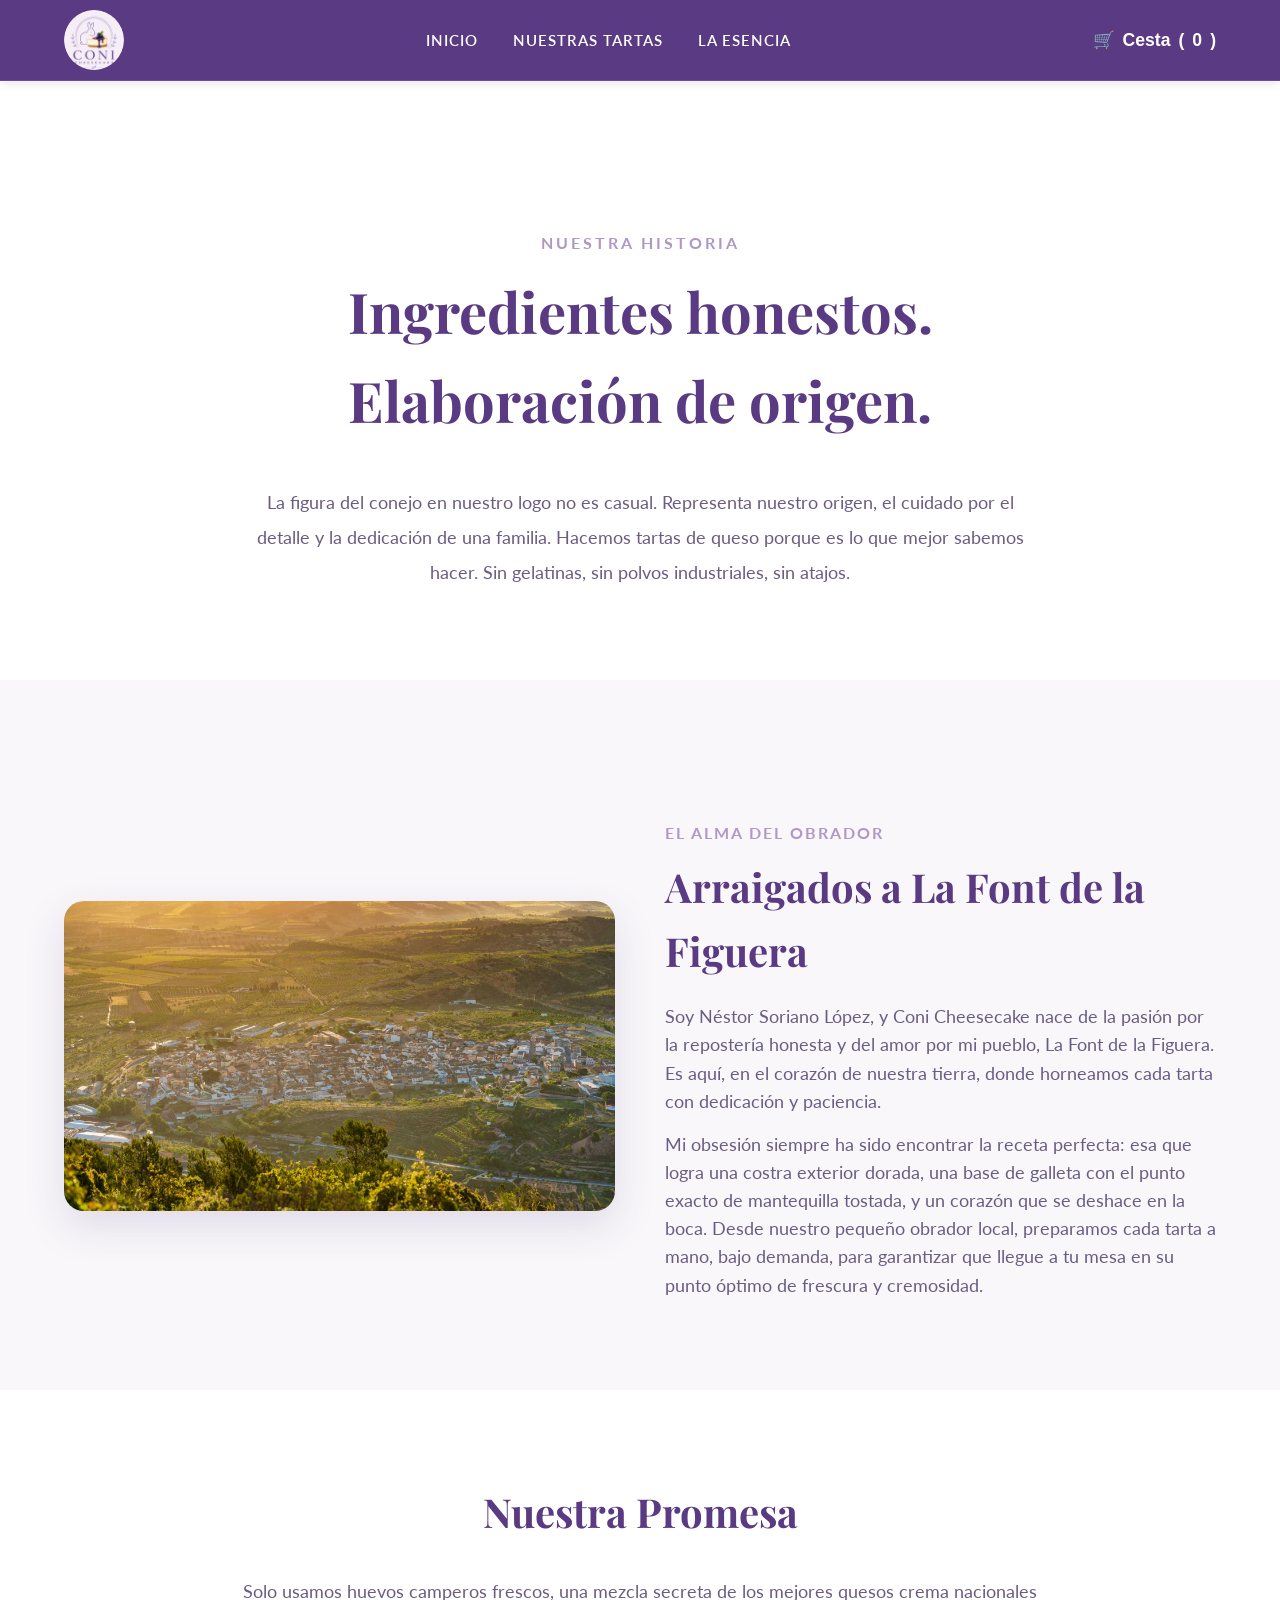
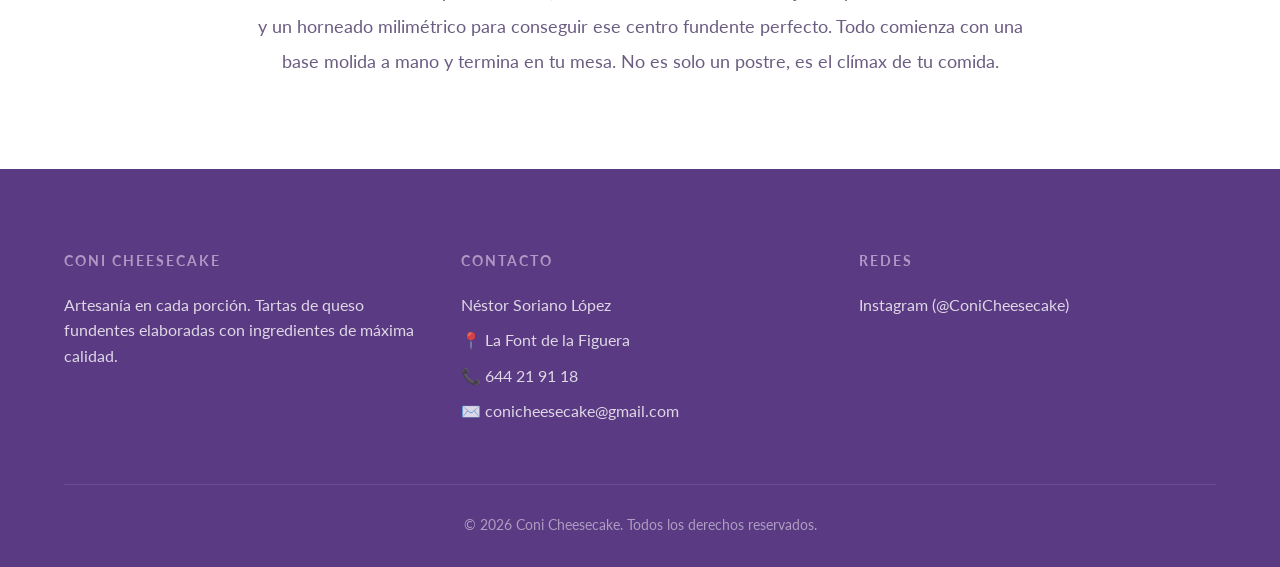
==== nosotros.html @ 087b4078 "Add files via upload" ====
<!DOCTYPE html>
<html lang="es">
<head>
    <meta charset="UTF-8">
    <meta name="viewport" content="width=device-width, initial-scale=1.0">
    <title>Coni Cheesecake | La Esencia</title>
    
    <meta property="og:title" content="Nuestra Historia | Coni Cheesecake">
    <meta property="og:description" content="Conoce a Néstor Soriano y el proceso artesanal detrás de las tartas de queso de La Font de la Figuera.">
    <meta property="og:image" content="publicitat_coni_cheesecake.png">

    <link rel="icon" type="image/png" href="logo2.png">
    <link href="https://fonts.googleapis.com/css2?family=Lato:wght@300;400;700&family=Playfair+Display:ital,wght@0,600;0,700;1,600&display=swap" rel="stylesheet">
    <link rel="stylesheet" href="style.css">
</head>
<body>
    <nav>
        <div class="container nav-container">
            <button class="hamburger" onclick="toggleMobileMenu()">☰</button>
            <a href="index.html" class="logo">
                <img src="logo2.png" alt="Coni Cheesecake Logo" class="nav-logo">
            </a>
            <div class="nav-links" id="nav-links">
                <button class="close-menu" onclick="closeAllModals()">×</button>
                <a href="index.html">Inicio</a>
                <a href="tartas.html">Nuestras Tartas</a>
                <a href="nosotros.html">La Esencia</a>
            </div>
            <button class="cart-btn" onclick="toggleCart(true)">🛒 <span class="cart-text">Cesta</span> (<span id="cart-count">0</span>)</button>
        </div>
    </nav>

    <div id="cart-overlay" class="cart-overlay" onclick="closeAllModals()"></div>

    <div id="cart-sidebar" class="cart-sidebar">
        <div class="cart-header">
            <h3 style="color: var(--color-primary); font-size: 1.5rem;">Tu Pedido</h3>
            <button class="close-cart" onclick="toggleCart(false)">×</button>
        </div>
        <div id="cart-items-container" class="cart-items"></div>
        <div class="cart-footer">
            <div class="total-line"><span>Total estimado:</span> <span id="cart-total">0€</span></div>
            <button class="btn btn-primary w-100" onclick="sendToWhatsApp()">Pedir por WhatsApp</button>
            <p style="text-align: center; font-size: 0.8rem; color: var(--color-text-light); margin-top: 10px;">Pago en recogida. La Font de la Figuera.</p>
        </div>
    </div>

    <section class="section bg-white" style="padding-top: 150px;">
        <div class="container" style="max-width: 800px; text-align: center;">
            <p style="text-transform: uppercase; letter-spacing: 3px; color: var(--color-secondary); margin-bottom: 10px; font-weight: 700;">NUESTRA HISTORIA</p>
            <h2 style="font-size: 3.5rem; margin-bottom: 40px;">Ingredientes honestos.<br>Elaboración de origen.</h2>
            <p style="font-size: 1.15rem; line-height: 1.9; color: var(--color-text-light);">
                La figura del conejo en nuestro logo no es casual. Representa nuestro origen, el cuidado por el detalle y la dedicación de una familia. 
                Hacemos tartas de queso porque es lo que mejor sabemos hacer. Sin gelatinas, sin polvos industriales, sin atajos.
            </p>
        </div>
    </section>

    <section class="section">
        <div class="container profile-grid">
            <div>
                <img src="lafont.jpg" alt="Vista paisajística de La Font de la Figuera, origen de Coni Cheesecake" class="profile-img">
            </div>
            <div>
                <p style="color: var(--color-secondary); font-weight: bold; letter-spacing: 2px; text-transform: uppercase; margin-bottom: 10px;">El Alma del Obrador</p>
                <h2 style="font-size: 2.5rem; margin-bottom: 20px;">Arraigados a La Font de la Figuera</h2>
                <p style="font-size: 1.1rem; color: var(--color-text-light); margin-bottom: 15px;">Soy Néstor Soriano López, y Coni Cheesecake nace de la pasión por la repostería honesta y del amor por mi pueblo, La Font de la Figuera. Es aquí, en el corazón de nuestra tierra, donde horneamos cada tarta con dedicación y paciencia.</p>
                <p style="font-size: 1.1rem; color: var(--color-text-light);">Mi obsesión siempre ha sido encontrar la receta perfecta: esa que logra una costra exterior dorada, una base de galleta con el punto exacto de mantequilla tostada, y un corazón que se deshace en la boca. Desde nuestro pequeño obrador local, preparamos cada tarta a mano, bajo demanda, para garantizar que llegue a tu mesa en su punto óptimo de frescura y cremosidad.</p>
            </div>
        </div>
    </section>

    <section class="section bg-white">
        <div class="container" style="text-align: center; max-width: 800px;">
            <h2 style="font-size: 2.5rem; margin-bottom: 30px;">Nuestra Promesa</h2>
            <p style="font-size: 1.15rem; line-height: 1.9; color: var(--color-text-light);">
                Solo usamos huevos camperos frescos, una mezcla secreta de los mejores quesos crema nacionales y un horneado milimétrico para conseguir ese centro fundente perfecto. Todo comienza con una base molida a mano y termina en tu mesa. No es solo un postre, es el clímax de tu comida.
            </p>
        </div>
    </section>

    <footer>
        <div class="container footer-grid">
            <div class="footer-col">
                <h4>Coni Cheesecake</h4>
                <p>Artesanía en cada porción. Tartas de queso fundentes elaboradas con ingredientes de máxima calidad.</p>
            </div>
            <div class="footer-col">
                <h4>Contacto</h4>
                <p>Néstor Soriano López</p>
                <p>📍 La Font de la Figuera</p>
                <p>📞 644 21 91 18</p>
                <p>✉️ conicheesecake@gmail.com</p>
            </div>
            <div class="footer-col">
                <h4>Redes</h4>
                <a href="https://instagram.com/ConiCheesecake" target="_blank">Instagram (@ConiCheesecake)</a>
            </div>
        </div>
        <div class="container footer-divider">
            <p>© 2026 Coni Cheesecake. Todos los derechos reservados.</p>
        </div>
    </footer>

    <script src="cart.js"></script>
</body>
</html>
---- style.css ----
/* =========================================
   Variables de Marca (Paleta Coni Cheesecake)
========================================= */
:root {
    --color-white: #FFFFFF;
    --color-bg-light: #F9F7FA;
    --color-primary: #5A3A82;
    --color-secondary: #B098C6;
    --color-accent: #D28C33;
    --color-text-dark: #2C1F4A;
    --color-text-light: #6B5C82;
    --font-heading: 'Playfair Display', serif;
    --font-body: 'Lato', sans-serif;
}

* { margin: 0; padding: 0; box-sizing: border-box; }
body { font-family: var(--font-body); color: var(--color-text-dark); background-color: var(--color-bg-light); line-height: 1.6; padding-top: 80px;}
.container { width: 90%; max-width: 1200px; margin: 0 auto; }
.section { padding: 90px 0; }
.bg-white { background-color: var(--color-white); }
.text-center { text-align: center; }

/* Tipografía y Logos */
h1, h2, h3, .logo-text { font-family: var(--font-heading); color: var(--color-primary); font-weight: 700; }
.nav-logo { height: 60px; width: auto; display: block; border-radius: 50%; }
.hero-logo { height: 180px; width: auto; margin-bottom: 20px; filter: drop-shadow(0 4px 6px rgba(90, 58, 130, 0.1)); border-radius: 50%; }

/* Botones y Formularios */
.btn { display: inline-block; padding: 14px 28px; font-family: var(--font-body); font-weight: 700; text-transform: uppercase; letter-spacing: 1px; cursor: pointer; border-radius: 50px; border: none; transition: all 0.3s ease; text-decoration: none; text-align: center; font-size: 0.9rem;}
.btn-primary { background-color: var(--color-primary); color: var(--color-white); box-shadow: 0 4px 15px rgba(90, 58, 130, 0.3); }
.btn-primary:hover { background-color: #422960; transform: translateY(-2px); }
.btn-outline { background-color: transparent; border: 2px solid var(--color-primary); color: var(--color-primary); }
.btn-outline:hover { background-color: var(--color-primary); color: var(--color-white); }
.w-100 { width: 100%; }
.size-selector { width: 100%; padding: 12px; margin: 15px 0; border: 1px solid var(--color-secondary); border-radius: 8px; font-family: var(--font-body); color: var(--color-text-dark); background-color: var(--color-white); outline: none; cursor: pointer; }
.size-selector:focus { border-color: var(--color-primary); }

/* Navegación (Morada) */
nav { position: fixed; top: 0; width: 100%; padding: 10px 0; background-color: var(--color-primary); z-index: 2000; border-bottom: 1px solid rgba(255, 255, 255, 0.1); transition: all 0.3s; box-shadow: 0 2px 10px rgba(0,0,0,0.1);}
.nav-container { display: flex; justify-content: space-between; align-items: center; }
.logo { display: flex; align-items: center; text-decoration: none; }
.nav-links { display: flex; gap: 35px; align-items: center; }
.nav-links a { text-decoration: none; color: var(--color-white); font-weight: 600; font-size: 0.95rem; text-transform: uppercase; letter-spacing: 1px; transition: color 0.3s; }
.nav-links a:hover { color: var(--color-accent); }

/* Controles de Cesta y Animación */
.cart-btn { background: none; border: none; font-weight: 700; cursor: pointer; color: var(--color-white); font-size: 1.1rem; display: flex; align-items: center; gap: 8px; transition: color 0.3s;}
.cart-btn:hover { color: var(--color-accent); }
@keyframes cartBounce { 0% { transform: scale(1); } 50% { transform: scale(1.3); color: var(--color-accent); } 100% { transform: scale(1); } }
.cart-bounce { animation: cartBounce 0.4s ease; }
.quantity-controls { display: flex; align-items: center; gap: 8px; border: 1px solid var(--color-secondary); border-radius: 6px; overflow: hidden; background: var(--color-white); }
.quantity-controls button { background: var(--color-bg-light); border: none; padding: 4px 12px; cursor: pointer; color: var(--color-primary); font-weight: bold; font-size: 1.1rem; transition: background 0.2s; }
.quantity-controls button:hover { background: var(--color-secondary); color: var(--color-white); }
.quantity-controls span { font-weight: bold; font-size: 0.95rem; min-width: 20px; text-align: center; color: var(--color-text-dark); }

/* Botones para Menú Móvil */
.hamburger { display: none; background: none; border: none; font-size: 2.2rem; color: var(--color-white); cursor: pointer; transition: color 0.3s; }
.hamburger:hover { color: var(--color-accent); }
.close-menu { display: none; background: none; border: none; font-size: 3rem; color: var(--color-white); cursor: pointer; position: absolute; top: 10px; right: 20px; }
.cart-text { display: inline; }

/* Etiquetas, Alérgenos, Mapas e IG */
.bestseller-badge { position: absolute; top: -15px; left: 50%; transform: translateX(-50%); background: var(--color-accent); color: var(--color-white); padding: 5px 16px; border-radius: 20px; font-size: 0.75rem; font-weight: bold; text-transform: uppercase; z-index: 10; box-shadow: 0 4px 10px rgba(210, 140, 51, 0.4); white-space: nowrap;}
.allergen-icons { display: flex; gap: 8px; justify-content: center; margin-bottom: 12px; }
.allergen-icons img { width: 22px; height: 22px; opacity: 0.5; filter: grayscale(100%); transition: all 0.3s ease; }
.allergen-icons img:hover { opacity: 1; filter: grayscale(0%); transform: scale(1.1); }
.ig-grid { display: grid; grid-template-columns: repeat(4, 1fr); gap: 15px; margin-top: 40px; }
.ig-grid img { width: 100%; height: 250px; object-fit: cover; border-radius: 12px; transition: transform 0.4s; cursor: pointer;}
.ig-grid img:hover { transform: scale(1.03); }
.map-container iframe { width: 100%; height: 350px; border-radius: 16px; border: none; box-shadow: 0 10px 30px rgba(0,0,0,0.05); }

/* Menú Grid Normal */
.menu-grid { display: grid; grid-template-columns: repeat(auto-fit, minmax(300px, 1fr)); gap: 40px; margin-top: 50px;}
.product-card { position: relative; background: var(--color-white); border-radius: 16px; overflow: visible; box-shadow: 0 10px 30px rgba(0,0,0,0.04); transition: transform 0.4s ease, box-shadow 0.4s ease; border: 1px solid rgba(176, 152, 198, 0.1); }
.product-card:hover { transform: translateY(-10px); box-shadow: 0 15px 40px rgba(90, 58, 130, 0.1); }
.product-card > img { width: 100%; height: 280px; object-fit: cover; border-top-left-radius: 16px; border-top-right-radius: 16px; }
.card-content { padding: 30px; text-align: center; }
.card-content h3 { font-size: 1.5rem; margin-bottom: 5px; }
.card-content p.desc { color: var(--color-text-light); font-size: 0.95rem; margin-bottom: 15px; min-height: 45px; }

/* Menú Grid Especiales */
.specials-grid { display: grid; grid-template-columns: 1fr 1fr; gap: 30px; margin-bottom: 80px; }
.special-cake-col { background: linear-gradient(135deg, var(--color-primary) 0%, #3D245A 100%); color: var(--color-white); border-radius: 20px; overflow: hidden; box-shadow: 0 20px 40px rgba(90, 58, 130, 0.2); display: flex; flex-direction: column; }
.special-cake-col > img { width: 100%; height: 250px; object-fit: cover; }
.special-cake-col .special-content { padding: 40px; display: flex; flex-direction: column; flex-grow: 1;}
.special-content h3 { color: var(--color-white); font-size: 2rem; margin-bottom: 10px; }
.badge { background: var(--color-accent); color: var(--color-white); padding: 6px 16px; border-radius: 30px; font-size: 0.8rem; font-weight: 700; text-transform: uppercase; letter-spacing: 1px; display: inline-block; margin-bottom: 20px; align-self: flex-start;}

/* Secciones Informativas */
.steps-grid { display: grid; grid-template-columns: repeat(3, 1fr); gap: 30px; margin-top: 50px; }
.step-card { text-align: center; padding: 40px 20px; background: var(--color-bg-light); border-radius: 16px; }
.step-number { width: 50px; height: 50px; background: var(--color-secondary); color: white; border-radius: 50%; display: flex; align-items: center; justify-content: center; font-size: 1.5rem; font-family: var(--font-heading); margin: 0 auto 20px; }
.testimonial-card { background: var(--color-bg-light); padding: 40px 30px; border-radius: 16px; position: relative; border: 1px solid rgba(176, 152, 198, 0.2); }
.testimonial-card::before { content: '"'; font-size: 5rem; color: var(--color-secondary); opacity: 0.2; position: absolute; top: 10px; left: 20px; font-family: var(--font-heading); line-height: 1;}
.testimonial-text { font-style: italic; font-size: 1.1rem; margin-bottom: 20px; position: relative; z-index: 1;}
.testimonial-author { font-weight: 700; color: var(--color-primary); }
.faq-container { max-width: 800px; margin: 50px auto 0; }
.faq-item { background: var(--color-white); margin-bottom: 15px; border-radius: 8px; border: 1px solid rgba(176, 152, 198, 0.2); overflow: hidden; }
.faq-question { padding: 20px; font-weight: 700; font-family: var(--font-heading); font-size: 1.2rem; cursor: pointer; display: flex; justify-content: space-between; color: var(--color-primary); }
.faq-answer { padding: 0 20px 20px; color: var(--color-text-light); display: none; line-height: 1.7; }
.profile-grid { display: grid; grid-template-columns: 1fr 1fr; gap: 50px; align-items: center; margin-top: 50px; }
.profile-img { width: 100%; border-radius: 20px; box-shadow: 0 15px 40px rgba(90, 58, 130, 0.15); }

/* Cesta Lateral y Overlay */
.cart-overlay { position: fixed; top: 0; left: 0; width: 100%; height: 100vh; background: rgba(44, 31, 74, 0.4); backdrop-filter: blur(3px); z-index: 1990; opacity: 0; visibility: hidden; transition: all 0.3s ease; }
.cart-overlay.show { opacity: 1; visibility: visible; }
.cart-sidebar { position: fixed; top: 0; right: -450px; width: 400px; max-width: 100%; height: 100vh; background: var(--color-white); box-shadow: -10px 0 30px rgba(0,0,0,0.1); transition: right 0.4s cubic-bezier(0.25, 0.8, 0.25, 1); z-index: 2010; display: flex; flex-direction: column; }
.cart-sidebar.open { right: 0; }
.cart-header { padding: 25px; border-bottom: 1px solid var(--color-bg-light); display: flex; justify-content: space-between; align-items: center; }
.cart-items { padding: 25px; flex-grow: 1; overflow-y: auto; }
.cart-item { display: flex; justify-content: space-between; align-items: center; margin-bottom: 20px; padding-bottom: 15px; border-bottom: 1px solid var(--color-bg-light); }
.cart-item-info h4 { font-family: var(--font-body); font-size: 1.1rem; color: var(--color-primary); }
.cart-item-info small { color: var(--color-text-light); }
.cart-footer { padding: 25px; border-top: 1px solid var(--color-bg-light); background: var(--color-bg-light); }
.total-line { display: flex; justify-content: space-between; font-size: 1.4rem; font-family: var(--font-heading); font-weight: 700; color: var(--color-primary); margin-bottom: 20px; }
.close-cart { background: none; border: none; font-size: 2rem; color: var(--color-text-light); cursor: pointer; transition: color 0.3s; }
.close-cart:hover { color: var(--color-primary); }

/* Footer */
footer { background-color: var(--color-primary); color: var(--color-white); padding: 80px 0 30px; text-align: center;}
.footer-grid { display: grid; grid-template-columns: repeat(3, 1fr); gap: 40px; margin-bottom: 50px; text-align: left; }
.footer-col h4 { color: var(--color-secondary); font-family: var(--font-body); text-transform: uppercase; letter-spacing: 2px; margin-bottom: 20px; font-size: 0.9rem; }
.footer-col p, .footer-col a { color: rgba(255,255,255,0.8); text-decoration: none; margin-bottom: 10px; display: block; }
.footer-divider { border-top: 1px solid rgba(255,255,255,0.1); padding-top: 30px; font-size: 0.85rem; color: rgba(255,255,255,0.5); }

/* =========================================
   MEDIA QUERIES (OPTIMIZACIÓN MÓVIL)
========================================= */
@media (max-width: 768px) {
    .specials-grid { grid-template-columns: 1fr; }
    .profile-grid { grid-template-columns: 1fr; }
    .steps-grid, .footer-grid { grid-template-columns: 1fr; text-align: center; gap: 30px;}
    .ig-grid { grid-template-columns: 1fr 1fr; } 
    
    .hamburger { display: block; }
    .cart-text { display: none; }
    
    /* Menú Móvil en Morado */
    .nav-links { 
        position: fixed; top: 0; left: -100%; width: 280px; height: 100vh; 
        background-color: var(--color-primary); 
        flex-direction: column; 
        align-items: flex-start; padding: 100px 40px; gap: 40px; 
        box-shadow: 2px 0 15px rgba(0,0,0,0.5); transition: left 0.3s cubic-bezier(0.25, 0.8, 0.25, 1); 
        z-index: 2001; 
    }
    .nav-links.open { left: 0; }
    .close-menu { display: block; }
    .nav-links a { display: block; font-size: 1.3rem; }
    
    h1 { font-size: 2.8rem !important; }
    h2 { font-size: 2.2rem !important; }
    .hero-logo { height: 140px; }
    .section { padding: 60px 0; }
}
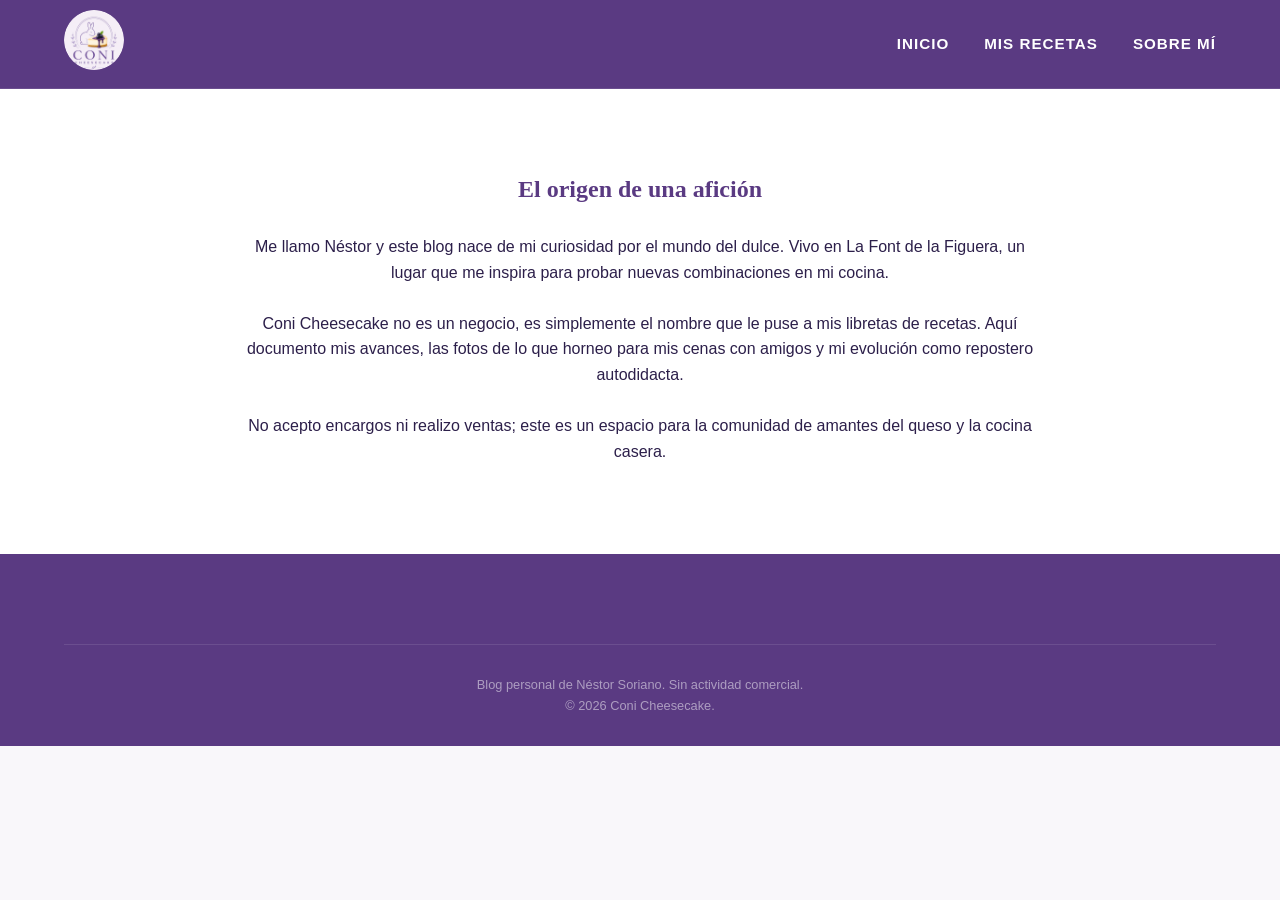
==== commit 1656078c: "Add files via upload" ====
--- a/nosotros.html
+++ b/nosotros.html
@@ -3,105 +3,48 @@
 <head>
     <meta charset="UTF-8">
     <meta name="viewport" content="width=device-width, initial-scale=1.0">
-    <title>Coni Cheesecake | La Esencia</title>
-    
-    <meta property="og:title" content="Nuestra Historia | Coni Cheesecake">
-    <meta property="og:description" content="Conoce a Néstor Soriano y el proceso artesanal detrás de las tartas de queso de La Font de la Figuera.">
-    <meta property="og:image" content="publicitat_coni_cheesecake.png">
-
+    <title>Sobre mí | Coni Cheesecake</title>
     <link rel="icon" type="image/png" href="logo2.png">
-    <link href="https://fonts.googleapis.com/css2?family=Lato:wght@300;400;700&family=Playfair+Display:ital,wght@0,600;0,700;1,600&display=swap" rel="stylesheet">
     <link rel="stylesheet" href="style.css">
 </head>
 <body>
     <nav>
         <div class="container nav-container">
-            <button class="hamburger" onclick="toggleMobileMenu()">☰</button>
+            <button class="hamburger" onclick="toggleMenu()">☰</button>
             <a href="index.html" class="logo">
-                <img src="logo2.png" alt="Coni Cheesecake Logo" class="nav-logo">
+                <img src="logo2.png" alt="Logo" class="nav-logo">
             </a>
             <div class="nav-links" id="nav-links">
-                <button class="close-menu" onclick="closeAllModals()">×</button>
+                <button class="close-menu" onclick="toggleMenu()">×</button>
                 <a href="index.html">Inicio</a>
-                <a href="tartas.html">Nuestras Tartas</a>
-                <a href="nosotros.html">La Esencia</a>
+                <a href="tartas.html">Mis Recetas</a>
+                <a href="nosotros.html">Sobre mí</a>
             </div>
-            <button class="cart-btn" onclick="toggleCart(true)">🛒 <span class="cart-text">Cesta</span> (<span id="cart-count">0</span>)</button>
         </div>
     </nav>
 
-    <div id="cart-overlay" class="cart-overlay" onclick="closeAllModals()"></div>
-
-    <div id="cart-sidebar" class="cart-sidebar">
-        <div class="cart-header">
-            <h3 style="color: var(--color-primary); font-size: 1.5rem;">Tu Pedido</h3>
-            <button class="close-cart" onclick="toggleCart(false)">×</button>
-        </div>
-        <div id="cart-items-container" class="cart-items"></div>
-        <div class="cart-footer">
-            <div class="total-line"><span>Total estimado:</span> <span id="cart-total">0€</span></div>
-            <button class="btn btn-primary w-100" onclick="sendToWhatsApp()">Pedir por WhatsApp</button>
-            <p style="text-align: center; font-size: 0.8rem; color: var(--color-text-light); margin-top: 10px;">Pago en recogida. La Font de la Figuera.</p>
-        </div>
-    </div>
-
-    <section class="section bg-white" style="padding-top: 150px;">
+    <section class="section bg-white">
         <div class="container" style="max-width: 800px; text-align: center;">
-            <p style="text-transform: uppercase; letter-spacing: 3px; color: var(--color-secondary); margin-bottom: 10px; font-weight: 700;">NUESTRA HISTORIA</p>
-            <h2 style="font-size: 3.5rem; margin-bottom: 40px;">Ingredientes honestos.<br>Elaboración de origen.</h2>
-            <p style="font-size: 1.15rem; line-height: 1.9; color: var(--color-text-light);">
-                La figura del conejo en nuestro logo no es casual. Representa nuestro origen, el cuidado por el detalle y la dedicación de una familia. 
-                Hacemos tartas de queso porque es lo que mejor sabemos hacer. Sin gelatinas, sin polvos industriales, sin atajos.
-            </p>
-        </div>
-    </section>
-
-    <section class="section">
-        <div class="container profile-grid">
-            <div>
-                <img src="lafont.jpg" alt="Vista paisajística de La Font de la Figuera, origen de Coni Cheesecake" class="profile-img">
-            </div>
-            <div>
-                <p style="color: var(--color-secondary); font-weight: bold; letter-spacing: 2px; text-transform: uppercase; margin-bottom: 10px;">El Alma del Obrador</p>
-                <h2 style="font-size: 2.5rem; margin-bottom: 20px;">Arraigados a La Font de la Figuera</h2>
-                <p style="font-size: 1.1rem; color: var(--color-text-light); margin-bottom: 15px;">Soy Néstor Soriano López, y Coni Cheesecake nace de la pasión por la repostería honesta y del amor por mi pueblo, La Font de la Figuera. Es aquí, en el corazón de nuestra tierra, donde horneamos cada tarta con dedicación y paciencia.</p>
-                <p style="font-size: 1.1rem; color: var(--color-text-light);">Mi obsesión siempre ha sido encontrar la receta perfecta: esa que logra una costra exterior dorada, una base de galleta con el punto exacto de mantequilla tostada, y un corazón que se deshace en la boca. Desde nuestro pequeño obrador local, preparamos cada tarta a mano, bajo demanda, para garantizar que llegue a tu mesa en su punto óptimo de frescura y cremosidad.</p>
-            </div>
-        </div>
-    </section>
-
-    <section class="section bg-white">
-        <div class="container" style="text-align: center; max-width: 800px;">
-            <h2 style="font-size: 2.5rem; margin-bottom: 30px;">Nuestra Promesa</h2>
-            <p style="font-size: 1.15rem; line-height: 1.9; color: var(--color-text-light);">
-                Solo usamos huevos camperos frescos, una mezcla secreta de los mejores quesos crema nacionales y un horneado milimétrico para conseguir ese centro fundente perfecto. Todo comienza con una base molida a mano y termina en tu mesa. No es solo un postre, es el clímax de tu comida.
-            </p>
+            <h2>El origen de una afición</h2>
+            <br>
+            <p>Me llamo Néstor y este blog nace de mi curiosidad por el mundo del dulce. Vivo en La Font de la Figuera, un lugar que me inspira para probar nuevas combinaciones en mi cocina.</p>
+            <br>
+            <p>Coni Cheesecake no es un negocio, es simplemente el nombre que le puse a mis libretas de recetas. Aquí documento mis avances, las fotos de lo que horneo para mis cenas con amigos y mi evolución como repostero autodidacta.</p>
+            <br>
+            <p>No acepto encargos ni realizo ventas; este es un espacio para la comunidad de amantes del queso y la cocina casera.</p>
         </div>
     </section>
 
     <footer>
-        <div class="container footer-grid">
-            <div class="footer-col">
-                <h4>Coni Cheesecake</h4>
-                <p>Artesanía en cada porción. Tartas de queso fundentes elaboradas con ingredientes de máxima calidad.</p>
-            </div>
-            <div class="footer-col">
-                <h4>Contacto</h4>
-                <p>Néstor Soriano López</p>
-                <p>📍 La Font de la Figuera</p>
-                <p>📞 644 21 91 18</p>
-                <p>✉️ conicheesecake@gmail.com</p>
-            </div>
-            <div class="footer-col">
-                <h4>Redes</h4>
-                <a href="https://instagram.com/ConiCheesecake" target="_blank">Instagram (@ConiCheesecake)</a>
+        <div class="container">
+            <div class="footer-divider">
+                <p>Blog personal de Néstor Soriano. Sin actividad comercial.</p>
+                <p>&copy; 2026 Coni Cheesecake.</p>
             </div>
         </div>
-        <div class="container footer-divider">
-            <p>© 2026 Coni Cheesecake. Todos los derechos reservados.</p>
-        </div>
     </footer>
-
-    <script src="cart.js"></script>
+    <script>
+        function toggleMenu() { document.getElementById('nav-links').classList.toggle('open'); }
+    </script>
 </body>
 </html>
--- a/style.css
+++ b/style.css
@@ -1,6 +1,3 @@
-/* =========================================
-   Variables de Marca (Paleta Coni Cheesecake)
-========================================= */
 :root {
     --color-white: #FFFFFF;
     --color-bg-light: #F9F7FA;
@@ -20,136 +17,40 @@
 .bg-white { background-color: var(--color-white); }
 .text-center { text-align: center; }
 
-/* Tipografía y Logos */
-h1, h2, h3, .logo-text { font-family: var(--font-heading); color: var(--color-primary); font-weight: 700; }
-.nav-logo { height: 60px; width: auto; display: block; border-radius: 50%; }
-.hero-logo { height: 180px; width: auto; margin-bottom: 20px; filter: drop-shadow(0 4px 6px rgba(90, 58, 130, 0.1)); border-radius: 50%; }
+h1, h2, h3 { font-family: var(--font-heading); color: var(--color-primary); font-weight: 700; }
+.nav-logo { height: 60px; width: auto; border-radius: 50%; }
+.hero-logo { height: 180px; width: auto; margin-bottom: 20px; border-radius: 50%; }
 
-/* Botones y Formularios */
-.btn { display: inline-block; padding: 14px 28px; font-family: var(--font-body); font-weight: 700; text-transform: uppercase; letter-spacing: 1px; cursor: pointer; border-radius: 50px; border: none; transition: all 0.3s ease; text-decoration: none; text-align: center; font-size: 0.9rem;}
-.btn-primary { background-color: var(--color-primary); color: var(--color-white); box-shadow: 0 4px 15px rgba(90, 58, 130, 0.3); }
-.btn-primary:hover { background-color: #422960; transform: translateY(-2px); }
-.btn-outline { background-color: transparent; border: 2px solid var(--color-primary); color: var(--color-primary); }
-.btn-outline:hover { background-color: var(--color-primary); color: var(--color-white); }
-.w-100 { width: 100%; }
-.size-selector { width: 100%; padding: 12px; margin: 15px 0; border: 1px solid var(--color-secondary); border-radius: 8px; font-family: var(--font-body); color: var(--color-text-dark); background-color: var(--color-white); outline: none; cursor: pointer; }
-.size-selector:focus { border-color: var(--color-primary); }
+nav { position: fixed; top: 0; width: 100%; padding: 10px 0; background-color: var(--color-primary); z-index: 2000; border-bottom: 1px solid rgba(255, 255, 255, 0.1); }
+.nav-container { display: flex; justify-content: space-between; align-items: center; }
+.nav-links { display: flex; gap: 35px; align-items: center; }
+.nav-links a { text-decoration: none; color: var(--color-white); font-weight: 600; font-size: 0.95rem; text-transform: uppercase; letter-spacing: 1px; }
 
-/* Navegación (Morada) */
-nav { position: fixed; top: 0; width: 100%; padding: 10px 0; background-color: var(--color-primary); z-index: 2000; border-bottom: 1px solid rgba(255, 255, 255, 0.1); transition: all 0.3s; box-shadow: 0 2px 10px rgba(0,0,0,0.1);}
-.nav-container { display: flex; justify-content: space-between; align-items: center; }
-.logo { display: flex; align-items: center; text-decoration: none; }
-.nav-links { display: flex; gap: 35px; align-items: center; }
-.nav-links a { text-decoration: none; color: var(--color-white); font-weight: 600; font-size: 0.95rem; text-transform: uppercase; letter-spacing: 1px; transition: color 0.3s; }
-.nav-links a:hover { color: var(--color-accent); }
+.hamburger { display: none; background: none; border: none; font-size: 2.2rem; color: var(--color-white); cursor: pointer; }
+.close-menu { display: none; background: none; border: none; font-size: 3rem; color: var(--color-white); cursor: pointer; position: absolute; top: 10px; right: 20px; }
 
-/* Controles de Cesta y Animación */
-.cart-btn { background: none; border: none; font-weight: 700; cursor: pointer; color: var(--color-white); font-size: 1.1rem; display: flex; align-items: center; gap: 8px; transition: color 0.3s;}
-.cart-btn:hover { color: var(--color-accent); }
-@keyframes cartBounce { 0% { transform: scale(1); } 50% { transform: scale(1.3); color: var(--color-accent); } 100% { transform: scale(1); } }
-.cart-bounce { animation: cartBounce 0.4s ease; }
-.quantity-controls { display: flex; align-items: center; gap: 8px; border: 1px solid var(--color-secondary); border-radius: 6px; overflow: hidden; background: var(--color-white); }
-.quantity-controls button { background: var(--color-bg-light); border: none; padding: 4px 12px; cursor: pointer; color: var(--color-primary); font-weight: bold; font-size: 1.1rem; transition: background 0.2s; }
-.quantity-controls button:hover { background: var(--color-secondary); color: var(--color-white); }
-.quantity-controls span { font-weight: bold; font-size: 0.95rem; min-width: 20px; text-align: center; color: var(--color-text-dark); }
+.menu-grid { display: grid; grid-template-columns: repeat(auto-fit, minmax(300px, 1fr)); gap: 40px; margin-top: 50px;}
+.product-card { background: var(--color-white); border-radius: 16px; overflow: hidden; box-shadow: 0 10px 30px rgba(0,0,0,0.04); border: 1px solid rgba(176, 152, 198, 0.1); }
+.product-card img { width: 100%; height: 280px; object-fit: cover; }
+.card-content { padding: 30px; text-align: center; }
 
-/* Botones para Menú Móvil */
-.hamburger { display: none; background: none; border: none; font-size: 2.2rem; color: var(--color-white); cursor: pointer; transition: color 0.3s; }
-.hamburger:hover { color: var(--color-accent); }
-.close-menu { display: none; background: none; border: none; font-size: 3rem; color: var(--color-white); cursor: pointer; position: absolute; top: 10px; right: 20px; }
-.cart-text { display: inline; }
+.specials-grid { display: grid; grid-template-columns: 1fr 1fr; gap: 30px; margin-bottom: 80px; }
+.special-cake-col { background: linear-gradient(135deg, var(--color-primary) 0%, #3D245A 100%); color: var(--color-white); border-radius: 20px; overflow: hidden; display: flex; flex-direction: column; }
+.special-cake-col img { width: 100%; height: 250px; object-fit: cover; }
+.special-cake-col .special-content { padding: 40px; }
+.badge { background: var(--color-accent); color: var(--color-white); padding: 6px 16px; border-radius: 30px; font-size: 0.8rem; font-weight: 700; text-transform: uppercase; margin-bottom: 20px; display: inline-block; }
 
-/* Etiquetas, Alérgenos, Mapas e IG */
-.bestseller-badge { position: absolute; top: -15px; left: 50%; transform: translateX(-50%); background: var(--color-accent); color: var(--color-white); padding: 5px 16px; border-radius: 20px; font-size: 0.75rem; font-weight: bold; text-transform: uppercase; z-index: 10; box-shadow: 0 4px 10px rgba(210, 140, 51, 0.4); white-space: nowrap;}
-.allergen-icons { display: flex; gap: 8px; justify-content: center; margin-bottom: 12px; }
-.allergen-icons img { width: 22px; height: 22px; opacity: 0.5; filter: grayscale(100%); transition: all 0.3s ease; }
-.allergen-icons img:hover { opacity: 1; filter: grayscale(0%); transform: scale(1.1); }
-.ig-grid { display: grid; grid-template-columns: repeat(4, 1fr); gap: 15px; margin-top: 40px; }
-.ig-grid img { width: 100%; height: 250px; object-fit: cover; border-radius: 12px; transition: transform 0.4s; cursor: pointer;}
-.ig-grid img:hover { transform: scale(1.03); }
-.map-container iframe { width: 100%; height: 350px; border-radius: 16px; border: none; box-shadow: 0 10px 30px rgba(0,0,0,0.05); }
+footer { background-color: var(--color-primary); color: var(--color-white); padding: 60px 0 30px; text-align: center;}
+.footer-divider { border-top: 1px solid rgba(255,255,255,0.1); padding-top: 30px; margin-top: 30px; font-size: 0.8rem; color: rgba(255,255,255,0.5); }
 
-/* Menú Grid Normal */
-.menu-grid { display: grid; grid-template-columns: repeat(auto-fit, minmax(300px, 1fr)); gap: 40px; margin-top: 50px;}
-.product-card { position: relative; background: var(--color-white); border-radius: 16px; overflow: visible; box-shadow: 0 10px 30px rgba(0,0,0,0.04); transition: transform 0.4s ease, box-shadow 0.4s ease; border: 1px solid rgba(176, 152, 198, 0.1); }
-.product-card:hover { transform: translateY(-10px); box-shadow: 0 15px 40px rgba(90, 58, 130, 0.1); }
-.product-card > img { width: 100%; height: 280px; object-fit: cover; border-top-left-radius: 16px; border-top-right-radius: 16px; }
-.card-content { padding: 30px; text-align: center; }
-.card-content h3 { font-size: 1.5rem; margin-bottom: 5px; }
-.card-content p.desc { color: var(--color-text-light); font-size: 0.95rem; margin-bottom: 15px; min-height: 45px; }
-
-/* Menú Grid Especiales */
-.specials-grid { display: grid; grid-template-columns: 1fr 1fr; gap: 30px; margin-bottom: 80px; }
-.special-cake-col { background: linear-gradient(135deg, var(--color-primary) 0%, #3D245A 100%); color: var(--color-white); border-radius: 20px; overflow: hidden; box-shadow: 0 20px 40px rgba(90, 58, 130, 0.2); display: flex; flex-direction: column; }
-.special-cake-col > img { width: 100%; height: 250px; object-fit: cover; }
-.special-cake-col .special-content { padding: 40px; display: flex; flex-direction: column; flex-grow: 1;}
-.special-content h3 { color: var(--color-white); font-size: 2rem; margin-bottom: 10px; }
-.badge { background: var(--color-accent); color: var(--color-white); padding: 6px 16px; border-radius: 30px; font-size: 0.8rem; font-weight: 700; text-transform: uppercase; letter-spacing: 1px; display: inline-block; margin-bottom: 20px; align-self: flex-start;}
-
-/* Secciones Informativas */
-.steps-grid { display: grid; grid-template-columns: repeat(3, 1fr); gap: 30px; margin-top: 50px; }
-.step-card { text-align: center; padding: 40px 20px; background: var(--color-bg-light); border-radius: 16px; }
-.step-number { width: 50px; height: 50px; background: var(--color-secondary); color: white; border-radius: 50%; display: flex; align-items: center; justify-content: center; font-size: 1.5rem; font-family: var(--font-heading); margin: 0 auto 20px; }
-.testimonial-card { background: var(--color-bg-light); padding: 40px 30px; border-radius: 16px; position: relative; border: 1px solid rgba(176, 152, 198, 0.2); }
-.testimonial-card::before { content: '"'; font-size: 5rem; color: var(--color-secondary); opacity: 0.2; position: absolute; top: 10px; left: 20px; font-family: var(--font-heading); line-height: 1;}
-.testimonial-text { font-style: italic; font-size: 1.1rem; margin-bottom: 20px; position: relative; z-index: 1;}
-.testimonial-author { font-weight: 700; color: var(--color-primary); }
-.faq-container { max-width: 800px; margin: 50px auto 0; }
-.faq-item { background: var(--color-white); margin-bottom: 15px; border-radius: 8px; border: 1px solid rgba(176, 152, 198, 0.2); overflow: hidden; }
-.faq-question { padding: 20px; font-weight: 700; font-family: var(--font-heading); font-size: 1.2rem; cursor: pointer; display: flex; justify-content: space-between; color: var(--color-primary); }
-.faq-answer { padding: 0 20px 20px; color: var(--color-text-light); display: none; line-height: 1.7; }
-.profile-grid { display: grid; grid-template-columns: 1fr 1fr; gap: 50px; align-items: center; margin-top: 50px; }
-.profile-img { width: 100%; border-radius: 20px; box-shadow: 0 15px 40px rgba(90, 58, 130, 0.15); }
-
-/* Cesta Lateral y Overlay */
-.cart-overlay { position: fixed; top: 0; left: 0; width: 100%; height: 100vh; background: rgba(44, 31, 74, 0.4); backdrop-filter: blur(3px); z-index: 1990; opacity: 0; visibility: hidden; transition: all 0.3s ease; }
-.cart-overlay.show { opacity: 1; visibility: visible; }
-.cart-sidebar { position: fixed; top: 0; right: -450px; width: 400px; max-width: 100%; height: 100vh; background: var(--color-white); box-shadow: -10px 0 30px rgba(0,0,0,0.1); transition: right 0.4s cubic-bezier(0.25, 0.8, 0.25, 1); z-index: 2010; display: flex; flex-direction: column; }
-.cart-sidebar.open { right: 0; }
-.cart-header { padding: 25px; border-bottom: 1px solid var(--color-bg-light); display: flex; justify-content: space-between; align-items: center; }
-.cart-items { padding: 25px; flex-grow: 1; overflow-y: auto; }
-.cart-item { display: flex; justify-content: space-between; align-items: center; margin-bottom: 20px; padding-bottom: 15px; border-bottom: 1px solid var(--color-bg-light); }
-.cart-item-info h4 { font-family: var(--font-body); font-size: 1.1rem; color: var(--color-primary); }
-.cart-item-info small { color: var(--color-text-light); }
-.cart-footer { padding: 25px; border-top: 1px solid var(--color-bg-light); background: var(--color-bg-light); }
-.total-line { display: flex; justify-content: space-between; font-size: 1.4rem; font-family: var(--font-heading); font-weight: 700; color: var(--color-primary); margin-bottom: 20px; }
-.close-cart { background: none; border: none; font-size: 2rem; color: var(--color-text-light); cursor: pointer; transition: color 0.3s; }
-.close-cart:hover { color: var(--color-primary); }
-
-/* Footer */
-footer { background-color: var(--color-primary); color: var(--color-white); padding: 80px 0 30px; text-align: center;}
-.footer-grid { display: grid; grid-template-columns: repeat(3, 1fr); gap: 40px; margin-bottom: 50px; text-align: left; }
-.footer-col h4 { color: var(--color-secondary); font-family: var(--font-body); text-transform: uppercase; letter-spacing: 2px; margin-bottom: 20px; font-size: 0.9rem; }
-.footer-col p, .footer-col a { color: rgba(255,255,255,0.8); text-decoration: none; margin-bottom: 10px; display: block; }
-.footer-divider { border-top: 1px solid rgba(255,255,255,0.1); padding-top: 30px; font-size: 0.85rem; color: rgba(255,255,255,0.5); }
-
-/* =========================================
-   MEDIA QUERIES (OPTIMIZACIÓN MÓVIL)
-========================================= */
 @media (max-width: 768px) {
-    .specials-grid { grid-template-columns: 1fr; }
-    .profile-grid { grid-template-columns: 1fr; }
-    .steps-grid, .footer-grid { grid-template-columns: 1fr; text-align: center; gap: 30px;}
-    .ig-grid { grid-template-columns: 1fr 1fr; } 
-    
+    .specials-grid, .menu-grid { grid-template-columns: 1fr; }
     .hamburger { display: block; }
-    .cart-text { display: none; }
-    
-    /* Menú Móvil en Morado */
     .nav-links { 
         position: fixed; top: 0; left: -100%; width: 280px; height: 100vh; 
-        background-color: var(--color-primary); 
-        flex-direction: column; 
-        align-items: flex-start; padding: 100px 40px; gap: 40px; 
-        box-shadow: 2px 0 15px rgba(0,0,0,0.5); transition: left 0.3s cubic-bezier(0.25, 0.8, 0.25, 1); 
-        z-index: 2001; 
+        background-color: var(--color-primary); flex-direction: column; 
+        padding: 100px 40px; transition: left 0.3s; z-index: 2001; 
     }
     .nav-links.open { left: 0; }
     .close-menu { display: block; }
-    .nav-links a { display: block; font-size: 1.3rem; }
-    
-    h1 { font-size: 2.8rem !important; }
-    h2 { font-size: 2.2rem !important; }
-    .hero-logo { height: 140px; }
-    .section { padding: 60px 0; }
 }
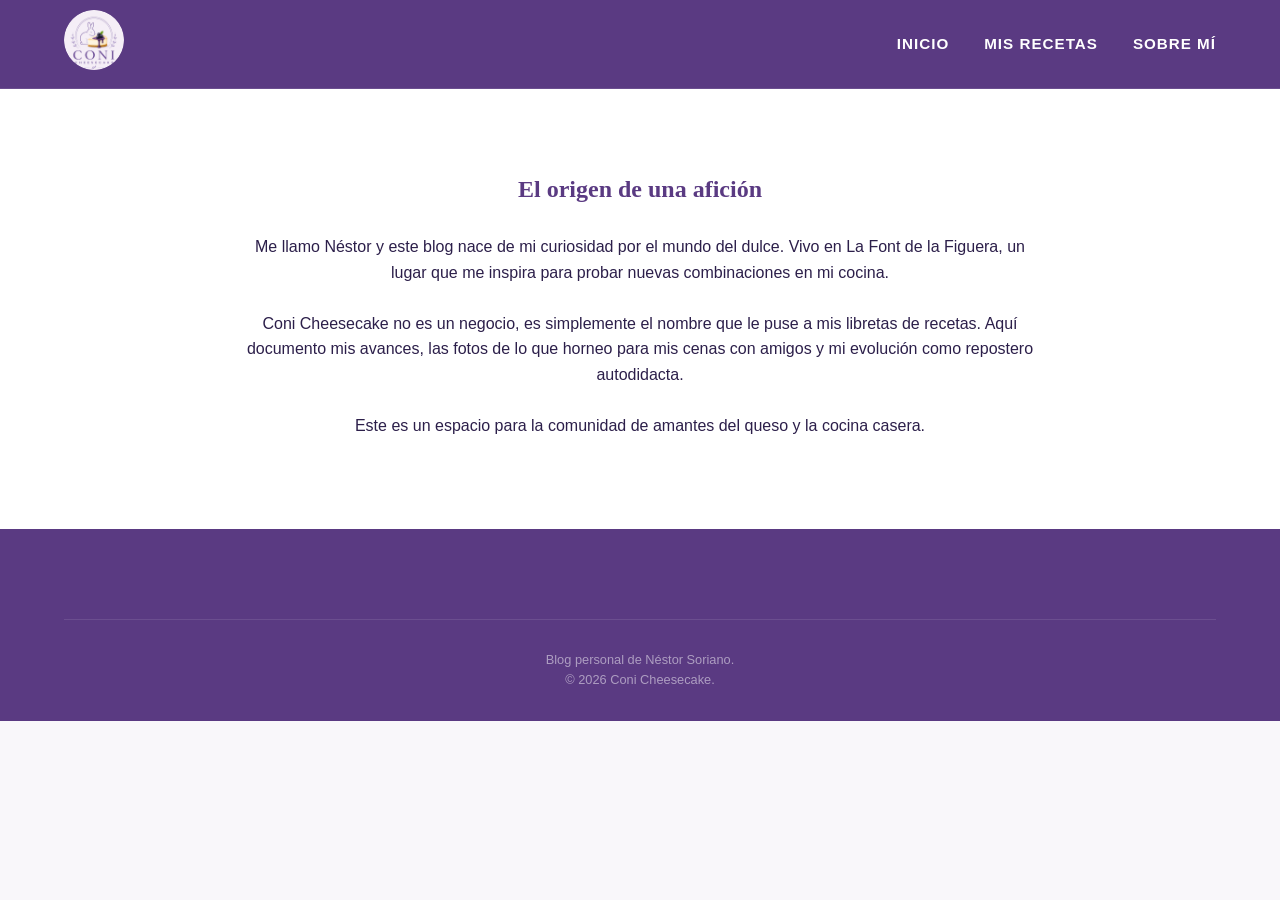
==== commit 99964357: "Update nosotros.html" ====
--- a/nosotros.html
+++ b/nosotros.html
@@ -31,14 +31,14 @@
             <br>
             <p>Coni Cheesecake no es un negocio, es simplemente el nombre que le puse a mis libretas de recetas. Aquí documento mis avances, las fotos de lo que horneo para mis cenas con amigos y mi evolución como repostero autodidacta.</p>
             <br>
-            <p>No acepto encargos ni realizo ventas; este es un espacio para la comunidad de amantes del queso y la cocina casera.</p>
+            <p>Este es un espacio para la comunidad de amantes del queso y la cocina casera.</p>
         </div>
     </section>
 
     <footer>
         <div class="container">
             <div class="footer-divider">
-                <p>Blog personal de Néstor Soriano. Sin actividad comercial.</p>
+                <p>Blog personal de Néstor Soriano.</p>
                 <p>&copy; 2026 Coni Cheesecake.</p>
             </div>
         </div>
@@ -47,4 +47,4 @@
         function toggleMenu() { document.getElementById('nav-links').classList.toggle('open'); }
     </script>
 </body>
-</html>+</html>
